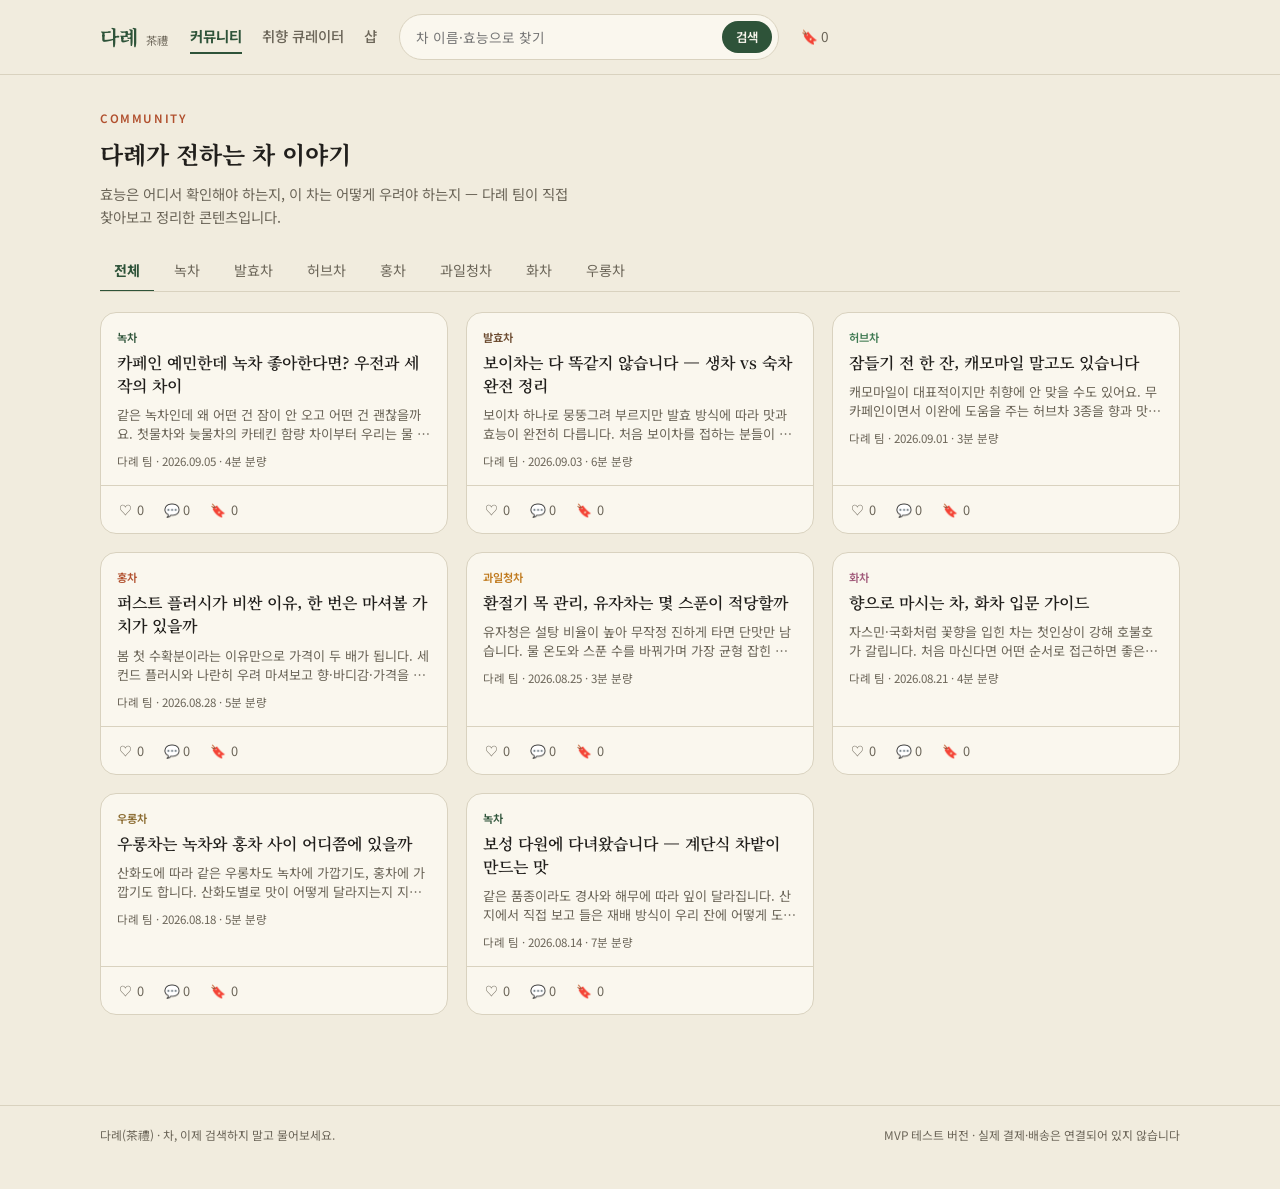
==== community.html @ ceab982a "커뮤니티·취향 큐레이터·샵을 개별 페이지로 분리하고 홈을 오늘의집형으로 재구성 - community.html / curator.html / shop.html 신설. 홈은 각 섹션의" ====
<!DOCTYPE html>
<html lang="ko">
<head>
<meta charset="UTF-8">
<meta name="viewport" content="width=device-width, initial-scale=1.0">
<title>커뮤니티 — 다례(茶禮)</title>
<meta name="description" content="다례 팀이 직접 쓰는 차 효능·정보·리뷰 콘텐츠.">
<link rel="preconnect" href="https://fonts.googleapis.com">
<link rel="preconnect" href="https://fonts.gstatic.com" crossorigin>
<link href="https://fonts.googleapis.com/css2?family=Noto+Serif+KR:wght@500;600;700&family=Noto+Sans+KR:wght@400;500;600;700&display=swap" rel="stylesheet">
<link rel="stylesheet" href="css/style.css">
</head>
<body data-page="community">

<main>
  <div class="page">
    <div class="page-head">
      <p class="eyebrow">Community</p>
      <h1>다례가 전하는 차 이야기</h1>
      <p>효능은 어디서 확인해야 하는지, 이 차는 어떻게 우려야 하는지 — 다례 팀이 직접 찾아보고 정리한 콘텐츠입니다.</p>
    </div>

    <nav class="subnav" id="post-tabs" aria-label="카테고리"></nav>
    <div class="post-grid" id="post-grid"></div>
  </div>
</main>

<script src="js/data.js"></script>
<script src="js/common.js"></script>
<script src="js/layout.js"></script>
<script src="js/community.js"></script>
</body>
</html>
---- css/style.css ----
:root{
  --ink:#211f1c;
  --muted:#6b6558;
  --paper:#f1ecde;
  --paper-raised:#faf7ee;
  --line:#d9d2bf;
  --brand:#2e5339;
  --brand-light:#e4ece3;
  --brand-dark:#1c3a27;
  --clay:#b1502e;
  --clay-light:#f3e2d8;
  --shadow: 0 1px 2px rgba(33,31,28,.06), 0 8px 24px rgba(33,31,28,.06);
  --radius: 16px;
  --page-max: 1120px;
}
@media (prefers-color-scheme: dark){
  :root:not([data-theme="light"]){
    --ink:#ede8da;
    --muted:#a9a48f;
    --paper:#1b1d18;
    --paper-raised:#24261f;
    --line:#3a3b32;
    --brand:#8fb497;
    --brand-light:#26312a;
    --brand-dark:#c4dcc9;
    --clay:#e08659;
    --clay-light:#3a2a22;
    --shadow: 0 1px 2px rgba(0,0,0,.3), 0 8px 24px rgba(0,0,0,.35);
  }
}
:root[data-theme="dark"]{
  --ink:#ede8da; --muted:#a9a48f; --paper:#1b1d18; --paper-raised:#24261f;
  --line:#3a3b32; --brand:#8fb497; --brand-light:#26312a; --brand-dark:#c4dcc9;
  --clay:#e08659; --clay-light:#3a2a22;
  --shadow: 0 1px 2px rgba(0,0,0,.3), 0 8px 24px rgba(0,0,0,.35);
}

*{ box-sizing:border-box; }
body{
  margin:0; background:var(--paper); color:var(--ink);
  font-family:'Noto Sans KR', system-ui, sans-serif; line-height:1.6;
  -webkit-font-smoothing:antialiased;
}
h1,h2,h3{ font-family:'Noto Serif KR', serif; text-wrap:balance; margin:0; }
a{ color:inherit; text-decoration:none; }
button{ font-family:inherit; }
img{ max-width:100%; }
[hidden]{ display:none !important; }
:focus-visible{ outline:2px solid var(--brand); outline-offset:2px; }

.wrap{ max-width:var(--page-max); margin:0 auto; padding:0 20px; }

/* ---- header ---- */
header.top{
  position:sticky; top:0; z-index:30;
  background:color-mix(in srgb, var(--paper) 92%, transparent);
  backdrop-filter: blur(8px);
  border-bottom:1px solid var(--line);
}
.top-row{
  max-width:var(--page-max); margin:0 auto;
  display:flex; align-items:center; gap:22px; padding:14px 20px;
}
.brand{ display:flex; align-items:baseline; gap:7px; flex:none; }
.brand .mark{ font-family:'Noto Serif KR',serif; font-weight:700; font-size:1.25rem; color:var(--brand); letter-spacing:.02em; }
.brand .hanja{ font-size:.7rem; color:var(--muted); }
.main-nav{ display:flex; gap:20px; flex:none; }
.main-nav a{ font-size:.9rem; font-weight:500; color:var(--muted); padding:4px 0; border-bottom:2px solid transparent; }
.main-nav a:hover{ color:var(--brand); }
.main-nav a.is-active{ color:var(--brand); font-weight:700; border-bottom-color:var(--brand); }

.search{ flex:1; display:flex; align-items:center; gap:6px; max-width:380px;
  background:var(--paper-raised); border:1px solid var(--line); border-radius:999px; padding:6px 6px 6px 16px; }
.search input{
  flex:1; min-width:0; border:none; background:none; color:var(--ink);
  font-family:inherit; font-size:.85rem; padding:4px 0;
}
.search input:focus{ outline:none; }
.search button{
  flex:none; border:none; background:var(--brand); color:var(--paper-raised);
  border-radius:999px; padding:7px 14px; font-size:.78rem; font-weight:600; cursor:pointer;
}
.scrap-link{ flex:none; font-size:.85rem; color:var(--muted); font-variant-numeric:tabular-nums; }
.scrap-link:hover{ color:var(--clay); }

@media (max-width:900px){
  .top-row{ flex-wrap:wrap; gap:12px 18px; padding:12px 16px; }
  .search{ order:3; max-width:none; flex-basis:100%; }
  .main-nav{ flex:1; gap:16px; }
  .main-nav a{ font-size:.85rem; }
}

/* ---- page shell ---- */
main{ display:block; }
.page{ max-width:var(--page-max); margin:0 auto; padding:26px 20px 70px; }
.page-head{ margin-bottom:22px; }
.page-head .eyebrow{ font-size:.72rem; letter-spacing:.14em; text-transform:uppercase; color:var(--clay); font-weight:600; }
.page-head h1{ font-size:1.5rem; margin-top:8px; }
.page-head p{ color:var(--muted); font-size:.9rem; margin:8px 0 0; max-width:60ch; }

.section{ margin-top:44px; }
.section:first-child{ margin-top:0; }
.section-head{ display:flex; align-items:baseline; justify-content:space-between; gap:12px; margin-bottom:16px; }
.section-head h2{ font-size:1.2rem; }
.section-sub{ font-size:.78rem; color:var(--muted); margin:4px 0 0; }
.more-link{ font-size:.82rem; color:var(--muted); flex:none; }
.more-link:hover{ color:var(--brand); text-decoration:underline; }

/* ---- home hero ---- */
.hero-grid{ display:grid; grid-template-columns:2.1fr 1fr; gap:16px; }
@media (max-width:820px){ .hero-grid{ grid-template-columns:1fr; } }

.feature-card{
  position:relative; overflow:hidden; border-radius:20px; min-height:340px;
  display:flex; align-items:flex-end; color:#fff8f3; text-align:left;
  background: var(--accent, var(--brand));
  border:none; padding:0; cursor:pointer; width:100%; font-family:inherit;
}
.feature-card .feature-emoji{
  position:absolute; inset:0; display:flex; align-items:center; justify-content:center;
  font-size:4.5rem; opacity:.35;
}
.feature-card img{ position:absolute; inset:0; width:100%; height:100%; object-fit:cover; }
.feature-card .feature-scrim{
  position:absolute; inset:0;
  background:linear-gradient(to top, rgba(20,18,14,.78) 0%, rgba(20,18,14,.25) 45%, rgba(20,18,14,.05) 100%);
}
.feature-card .feature-text{ position:relative; padding:26px 24px; }
.feature-card .feature-cat{
  display:inline-block; font-size:.7rem; font-weight:600; letter-spacing:.04em;
  background:rgba(255,248,243,.2); border-radius:999px; padding:4px 10px; backdrop-filter:blur(4px);
}
.feature-card h2{ font-size:1.5rem; color:#fff8f3; margin-top:12px; line-height:1.35; }
.feature-card .feature-meta{ font-size:.76rem; opacity:.85; margin-top:10px; }
@media (max-width:520px){
  .feature-card{ min-height:260px; }
  .feature-card h2{ font-size:1.2rem; }
}

.promo-card{
  border-radius:20px; padding:26px 22px; background:var(--brand); color:var(--paper-raised);
  display:flex; flex-direction:column; justify-content:center; gap:10px; min-height:340px;
}
.promo-card .promo-eyebrow{ font-size:.7rem; letter-spacing:.12em; text-transform:uppercase; opacity:.75; }
.promo-card h2{ color:var(--paper-raised); font-size:1.25rem; line-height:1.4; }
.promo-card p{ font-size:.85rem; margin:0; color:color-mix(in srgb, var(--paper-raised) 80%, transparent); }
.promo-card .btn{ margin-top:6px; align-self:flex-start; }
.promo-card .promo-profile{
  font-size:.78rem; background:rgba(250,247,238,.14); border-radius:10px; padding:10px 12px;
}
@media (max-width:820px){ .promo-card{ min-height:0; } }

/* ---- shortcut row ---- */
.shortcut-row{
  display:flex; gap:8px; margin-top:22px; overflow-x:auto; padding-bottom:4px;
  scrollbar-width:none;
}
.shortcut-row::-webkit-scrollbar{ display:none; }
.shortcut{
  flex:none; width:78px; display:flex; flex-direction:column; align-items:center; gap:8px;
  font-size:.74rem; color:var(--muted); text-align:center;
}
.shortcut .sc-icon{
  width:54px; height:54px; border-radius:50%; display:flex; align-items:center; justify-content:center;
  font-size:1.4rem; background:var(--accent-light, var(--brand-light)); color:var(--accent, var(--brand));
  transition:transform .12s ease;
}
.shortcut:hover .sc-icon{ transform:translateY(-2px); }
.shortcut:hover{ color:var(--brand); }

/* ---- subnav (category tabs) ---- */
.subnav{
  display:flex; gap:6px; overflow-x:auto; scrollbar-width:none;
  border-bottom:1px solid var(--line); margin-bottom:20px;
}
.subnav::-webkit-scrollbar{ display:none; }
.subnav button{
  flex:none; background:none; border:none; cursor:pointer; color:var(--muted);
  font-size:.88rem; padding:10px 14px; border-bottom:2px solid transparent; margin-bottom:-1px;
}
.subnav button[aria-pressed="true"]{ color:var(--brand); font-weight:700; border-bottom-color:var(--brand); }

/* ---- community post cards ---- */
.post-grid{ display:grid; grid-template-columns:repeat(3,1fr); gap:18px; }
@media (max-width:860px){ .post-grid{ grid-template-columns:repeat(2,1fr); } }
@media (max-width:560px){ .post-grid{ grid-template-columns:1fr; } }

.post-card{
  background:var(--paper-raised); border:1px solid var(--line); border-radius:var(--radius);
  overflow:hidden; display:flex; flex-direction:column;
  transition:border-color .15s ease, box-shadow .15s ease;
}
.post-card:hover{ border-color:var(--brand); box-shadow:var(--shadow); }
.post-open{
  display:flex; flex-direction:column; text-align:left; background:none; border:none;
  padding:0; cursor:pointer; color:inherit; font-family:inherit; flex:1;
}
.post-thumb{
  position:relative; overflow:hidden; aspect-ratio:16/10; display:block;
  background:var(--accent-light, var(--brand-light)); color:var(--accent, var(--brand)); font-size:2rem;
}
.post-thumb .thumb-emoji{ position:absolute; inset:0; display:flex; align-items:center; justify-content:center; }
.post-thumb img{ position:absolute; inset:0; width:100%; height:100%; object-fit:cover; }
.post-body{ display:block; padding:16px 16px 4px; }
.post-cat{ display:block; font-size:.7rem; font-weight:600; color:var(--accent, var(--clay)); }
.post-title{
  display:-webkit-box; -webkit-line-clamp:2; -webkit-box-orient:vertical; overflow:hidden;
  font-family:'Noto Serif KR',serif; font-weight:600; font-size:1rem; margin-top:6px; line-height:1.45;
}
.post-summary{
  display:-webkit-box; -webkit-line-clamp:2; -webkit-box-orient:vertical; overflow:hidden;
  font-size:.82rem; color:var(--muted); margin-top:8px;
}
.post-meta{ display:block; font-size:.72rem; color:var(--muted); margin-top:10px; }
.post-proof{ display:flex; gap:16px; padding:12px 16px; margin-top:12px; border-top:1px solid var(--line); }
.proof-btn{
  background:none; border:none; color:var(--muted); font-size:.8rem; cursor:pointer;
  display:flex; align-items:center; gap:5px; padding:2px;
}
.proof-btn[aria-pressed="true"]{ color:var(--clay); font-weight:700; }
.proof-btn.static{ cursor:default; }

/* 홈에서 쓰는 가로형 리스트 변형 */
.post-list{ display:flex; flex-direction:column; gap:12px; }
.post-list .post-card{ flex-direction:column; }
.post-list .post-open{ flex-direction:row; gap:14px; align-items:stretch; }
.post-list .post-thumb{ flex:none; width:132px; aspect-ratio:1/1; }
.post-list .post-body{ padding:14px 16px 0 0; }
.post-list .post-proof{ margin-top:0; }
@media (max-width:520px){
  .post-list .post-thumb{ width:96px; }
}

/* ---- buttons ---- */
.btn{ border:none; border-radius:999px; padding:12px 24px; font-size:.88rem; font-weight:600; cursor:pointer;
  transition:transform .1s ease, opacity .15s ease; display:inline-block; text-align:center; }
.btn:active{ transform:scale(.97); }
.btn.primary{ background:var(--brand); color:var(--paper-raised); }
.btn.primary:disabled{ opacity:.4; cursor:not-allowed; }
.btn.ghost{ background:transparent; color:var(--muted); text-decoration:underline; padding:11px 4px; }
.btn.clay{ background:var(--clay); color:#fff8f3; }
.btn.light{ background:var(--paper-raised); color:var(--brand); }

/* ---- shop grid ---- */
.filter-row{ display:flex; flex-wrap:wrap; gap:8px; margin-bottom:18px; }
.filter-chip{
  border:1px solid var(--line); background:var(--paper-raised); color:var(--muted);
  border-radius:999px; padding:7px 14px; font-size:.8rem; cursor:pointer;
}
.filter-chip[aria-pressed="true"]{ background:var(--brand-light); border-color:var(--brand); color:var(--brand); font-weight:600; }

.shop-grid{ display:grid; grid-template-columns:repeat(4,1fr); gap:16px; }
@media (max-width:1000px){ .shop-grid{ grid-template-columns:repeat(3,1fr); } }
@media (max-width:760px){ .shop-grid{ grid-template-columns:repeat(2,1fr); } }
@media (max-width:420px){ .shop-grid{ grid-template-columns:1fr; } }
.shop-grid.cols-3{ grid-template-columns:repeat(3,1fr); }
@media (max-width:760px){ .shop-grid.cols-3{ grid-template-columns:repeat(2,1fr); } }
@media (max-width:420px){ .shop-grid.cols-3{ grid-template-columns:1fr; } }

.tea-card{
  background:var(--paper-raised); border:1px solid var(--line); border-radius:var(--radius);
  padding:0; cursor:pointer; text-align:left; display:flex; flex-direction:column; overflow:hidden;
  transition:border-color .15s ease, box-shadow .15s ease;
}
.tea-card:hover{ border-color:var(--brand); box-shadow:var(--shadow); }
.tea-thumb{
  aspect-ratio:1/1; display:flex; align-items:center; justify-content:center; font-size:2.4rem;
  background: var(--accent-light, var(--brand-light)); color: var(--accent, var(--brand));
  position:relative; overflow:hidden;
}
.tea-thumb .thumb-emoji{ position:absolute; inset:0; display:flex; align-items:center; justify-content:center; }
.tea-thumb img{ position:absolute; inset:0; width:100%; height:100%; object-fit:cover; }
.tea-thumb .match-badge{ position:absolute; top:8px; right:8px; z-index:1; }
.tea-body{ padding:14px; display:flex; flex-direction:column; gap:6px; }
.tea-card .name{ font-family:'Noto Serif KR',serif; font-weight:600; font-size:.96rem; }
.tea-card .origin{ font-size:.72rem; color:var(--muted); }
.tag-row{ display:flex; flex-wrap:wrap; gap:6px; margin-top:2px; }
.tag{ font-size:.68rem; border:1px solid var(--line); border-radius:6px; padding:2px 7px; color:var(--muted); }
.tea-price{ font-weight:700; font-size:.92rem; margin-top:2px; font-variant-numeric:tabular-nums; }
.tea-price .price-from{ font-weight:500; font-size:.78rem; color:var(--muted); }
.match-badge{
  flex:none; background:var(--brand-light); color:var(--brand); font-weight:700;
  font-size:.7rem; padding:4px 9px; border-radius:999px; font-variant-numeric:tabular-nums;
}
.empty-note{ padding:40px 0; text-align:center; color:var(--muted); font-size:.88rem; }

/* ---- curator page ---- */
.q-card{
  background:var(--paper-raised); border:1px solid var(--line); border-radius:20px;
  padding:28px 24px; box-shadow:var(--shadow); max-width:680px;
}
.q-step{ margin-top:26px; }
.q-step:first-of-type{ margin-top:0; }
.step-label{ font-size:.76rem; color:var(--muted); letter-spacing:.03em; }
.chip-grid{ display:flex; flex-wrap:wrap; gap:8px; margin-top:12px; }
.chip{
  border:1px solid var(--line); background:var(--paper); color:var(--ink);
  border-radius:999px; padding:10px 18px; font-size:.88rem; cursor:pointer; transition:all .15s ease;
}
.chip:hover{ border-color:var(--brand); }
.chip[aria-pressed="true"]{ background:var(--brand); border-color:var(--brand); color:var(--paper-raised); }
.q-foot{ display:flex; justify-content:space-between; align-items:center; margin-top:30px; gap:10px; flex-wrap:wrap; }

.result-head{
  display:flex; align-items:flex-start; justify-content:space-between; gap:14px; flex-wrap:wrap;
  background:var(--brand); color:var(--paper-raised); border-radius:20px; padding:24px 22px;
}
.result-head h2{ color:var(--paper-raised); font-size:1.25rem; }
.result-head .rh-sub{ font-size:.8rem; color:color-mix(in srgb, var(--paper-raised) 80%, transparent); margin-top:6px; }
.result-head .retake{
  background:rgba(250,247,238,.16); border:none; color:var(--paper-raised); font-size:.8rem;
  border-radius:999px; padding:9px 16px; cursor:pointer; flex:none;
}
.top-pick-row{ display:grid; grid-template-columns:repeat(3,1fr); gap:16px; margin-top:20px; }
@media (max-width:760px){ .top-pick-row{ grid-template-columns:1fr; } }

/* ---- product page ---- */
.wrap-product{ max-width:var(--page-max); margin:0 auto; padding:20px 20px 60px; }
.crumb{ font-size:.8rem; color:var(--muted); margin-bottom:18px; }
.crumb a:hover{ color:var(--brand); text-decoration:underline; }

.product-main{ display:grid; grid-template-columns:1fr 1fr; gap:44px; align-items:start; }
@media (max-width:800px){ .product-main{ grid-template-columns:1fr; gap:20px; } }

.gallery{ position:sticky; top:86px; }
@media (max-width:800px){ .gallery{ position:static; } }
.gallery-main{
  aspect-ratio:1/1; border-radius:var(--radius); overflow:hidden; position:relative;
  background: var(--accent-light, var(--brand-light)); color: var(--accent, var(--brand));
  display:flex; align-items:center; justify-content:center; font-size:4rem;
}
.gallery-main .thumb-emoji{ position:absolute; inset:0; display:flex; align-items:center; justify-content:center; }
.gallery-main img{ position:absolute; inset:0; width:100%; height:100%; object-fit:cover; }
.gallery-thumbs{ display:flex; gap:10px; margin-top:10px; }
.gallery-thumb{
  width:64px; height:64px; border-radius:10px; overflow:hidden; position:relative; padding:0;
  border:2px solid transparent; cursor:pointer; flex:none;
  background: var(--accent-light, var(--brand-light)); color: var(--accent, var(--brand));
  display:flex; align-items:center; justify-content:center; font-size:1.4rem;
}
.gallery-thumb[aria-pressed="true"]{ border-color:var(--brand); }
.gallery-thumb .thumb-emoji{ position:absolute; inset:0; display:flex; align-items:center; justify-content:center; }
.gallery-thumb img{ position:absolute; inset:0; width:100%; height:100%; object-fit:cover; }

.buy-panel .buy-brand{ font-size:.8rem; color:var(--muted); }
.buy-panel .buy-title{ font-size:1.5rem; margin-top:6px; }
.buy-panel .buy-origin{ font-size:.84rem; color:var(--muted); margin-top:6px; }
.buy-panel .buy-match{ margin-top:12px; }
.buy-panel .buy-effect{
  font-size:.9rem; margin-top:16px; padding:12px 14px; background:var(--brand-light);
  border-radius:10px; color:var(--ink);
}
.option-block{ margin-top:22px; padding-top:20px; border-top:1px solid var(--line); }
.option-label{ display:block; font-size:.78rem; color:var(--muted); margin-bottom:8px; }
.option-select{
  width:100%; appearance:none; font-family:inherit; font-size:.9rem; color:var(--ink);
  background:var(--paper-raised); border:1px solid var(--line); border-radius:12px;
  padding:13px 40px 13px 16px; cursor:pointer;
  background-image:linear-gradient(45deg, transparent 50%, currentColor 50%), linear-gradient(135deg, currentColor 50%, transparent 50%);
  background-position:calc(100% - 20px) calc(50% + 2px), calc(100% - 15px) calc(50% + 2px);
  background-size:5px 5px, 5px 5px;
  background-repeat:no-repeat;
}
.buy-price-row{ display:flex; align-items:baseline; gap:10px; margin-top:16px; }
.buy-price{ font-family:'Noto Serif KR',serif; font-size:1.7rem; font-weight:700; font-variant-numeric:tabular-nums; }
.buy-weight{ font-size:.86rem; color:var(--muted); }
.buy-cta-row{ display:flex; gap:10px; margin-top:22px; }
.buy-cta-row .btn.clay{ flex:1; }
.scrap-toggle{
  border:1px solid var(--line); background:var(--paper-raised); color:var(--muted);
  border-radius:999px; padding:12px 18px; font-size:.88rem; cursor:pointer; flex:none;
}
.scrap-toggle[aria-pressed="true"]{ border-color:var(--clay); color:var(--clay); font-weight:700; }

.sticky-buy-bar{ display:none; }
@media (max-width:640px){
  .sticky-buy-bar{
    display:flex; gap:10px; position:fixed; left:0; right:0; bottom:0; z-index:40;
    padding:12px 16px calc(12px + env(safe-area-inset-bottom));
    background:var(--paper-raised); border-top:1px solid var(--line);
  }
  .sticky-buy-bar .btn.clay{ flex:1; }
  .buy-cta-row{ display:none; }
  .wrap-product{ padding-bottom:96px; }
}

.spec-section{ margin-top:52px; }
.spec-section h2{ font-size:1.1rem; margin-bottom:6px; }
.related-section{ margin-top:52px; }
.related-section h2{ font-size:1.1rem; margin-bottom:16px; }

.kv-table{ width:100%; border-collapse:collapse; margin-top:18px; font-size:.85rem; }
.kv-table tr{ border-top:1px solid var(--line); }
.kv-table tr:first-child{ border-top:none; }
.kv-table td{ padding:11px 0; vertical-align:top; }
.kv-table td:first-child{ color:var(--muted); width:96px; white-space:nowrap; }

.story{ margin-top:18px; font-size:.88rem; color:var(--ink); background:var(--brand-light); border-radius:12px; padding:16px 18px; }
.mvp-note{ font-size:.72rem; color:var(--muted); margin-top:10px; }

/* ---- toast ---- */
.toast{
  position:fixed; left:50%; bottom:26px; transform:translateX(-50%);
  background:var(--brand); color:var(--paper-raised); padding:10px 18px; border-radius:999px;
  font-size:.82rem; box-shadow:var(--shadow); z-index:80; opacity:0; pointer-events:none;
  transition:opacity .2s ease, transform .2s ease;
}
.toast.show{ opacity:1; transform:translateX(-50%) translateY(-6px); }

/* ---- footer ---- */
footer.foot{ border-top:1px solid var(--line); margin-top:20px; padding:20px 0 44px; }
.foot-row{ display:flex; justify-content:space-between; flex-wrap:wrap; gap:8px; font-size:.74rem; color:var(--muted); }
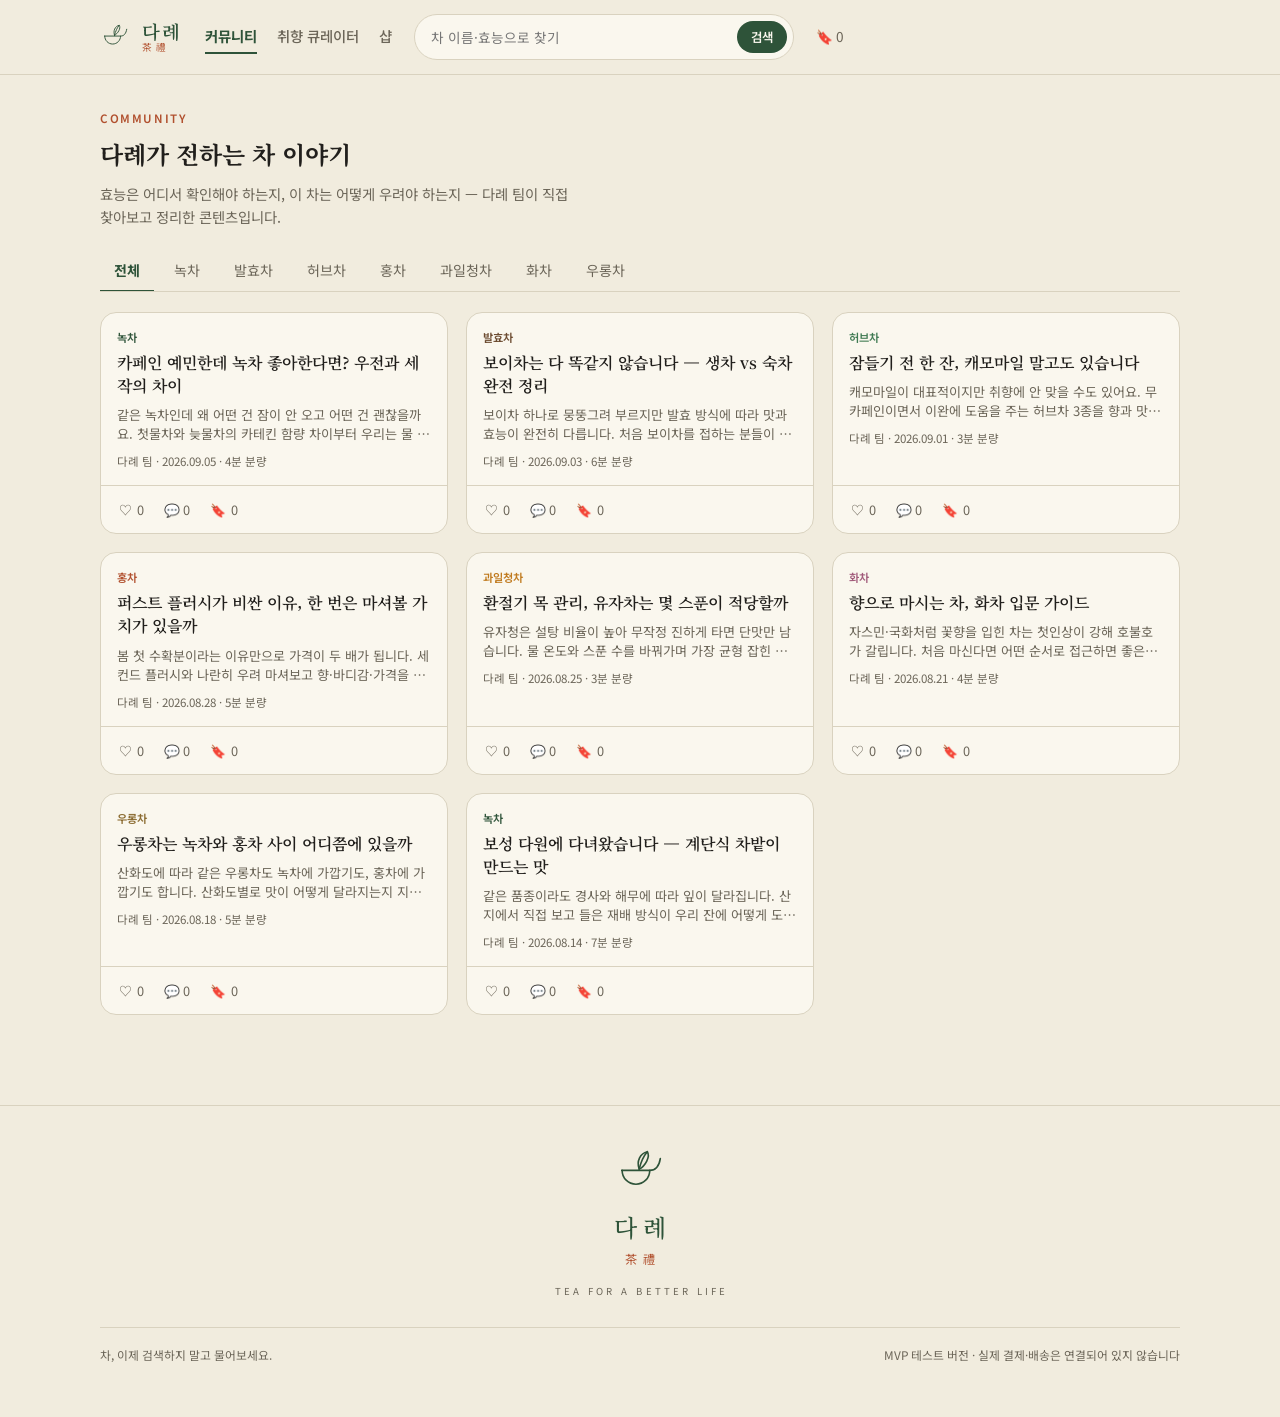
==== commit ab27eb45: "브랜드 로고(Concept 1) 적용 — 찻잔·찻잎 심볼과 워드마크 조판 - 찻잔에서 찻잎이 올라오는 Concept 1 심볼을 SVG로 제작(assets/logo.svg).   c" ====
--- a/community.html
+++ b/community.html
@@ -5,6 +5,8 @@
 <meta name="viewport" content="width=device-width, initial-scale=1.0">
 <title>커뮤니티 — 다례(茶禮)</title>
 <meta name="description" content="다례 팀이 직접 쓰는 차 효능·정보·리뷰 콘텐츠.">
+<link rel="icon" href="favicon.svg" type="image/svg+xml">
+<link rel="apple-touch-icon" href="favicon.svg">
 <link rel="preconnect" href="https://fonts.googleapis.com">
 <link rel="preconnect" href="https://fonts.gstatic.com" crossorigin>
 <link href="https://fonts.googleapis.com/css2?family=Noto+Serif+KR:wght@500;600;700&family=Noto+Sans+KR:wght@400;500;600;700&display=swap" rel="stylesheet">
--- a/css/style.css
+++ b/css/style.css
@@ -61,9 +61,12 @@
   max-width:var(--page-max); margin:0 auto;
   display:flex; align-items:center; gap:22px; padding:14px 20px;
 }
-.brand{ display:flex; align-items:baseline; gap:7px; flex:none; }
-.brand .mark{ font-family:'Noto Serif KR',serif; font-weight:700; font-size:1.25rem; color:var(--brand); letter-spacing:.02em; }
-.brand .hanja{ font-size:.7rem; color:var(--muted); }
+.brand{ display:flex; align-items:center; gap:9px; flex:none; color:var(--brand); }
+.logo-mark{ width:1em; height:1em; display:block; }
+.brand .logo-mark{ width:30px; height:30px; flex:none; }
+.brand-type{ display:flex; flex-direction:column; line-height:1.05; }
+.brand-ko{ font-family:'Noto Serif KR',serif; font-weight:600; font-size:1.15rem; color:var(--brand); letter-spacing:.14em; text-indent:.14em; }
+.brand-hanja{ font-size:.6rem; color:var(--clay); letter-spacing:.34em; text-indent:.34em; }
 .main-nav{ display:flex; gap:20px; flex:none; }
 .main-nav a{ font-size:.9rem; font-weight:500; color:var(--muted); padding:4px 0; border-bottom:2px solid transparent; }
 .main-nav a:hover{ color:var(--brand); }
@@ -408,5 +411,13 @@
 .toast.show{ opacity:1; transform:translateX(-50%) translateY(-6px); }
 
 /* ---- footer ---- */
-footer.foot{ border-top:1px solid var(--line); margin-top:20px; padding:20px 0 44px; }
-.foot-row{ display:flex; justify-content:space-between; flex-wrap:wrap; gap:8px; font-size:.74rem; color:var(--muted); }
+footer.foot{ border-top:1px solid var(--line); margin-top:20px; padding:40px 0 52px; }
+.foot-lockup{ text-align:center; color:var(--brand); padding-bottom:28px; }
+.foot-lockup .logo-mark{ width:52px; height:52px; margin:0 auto; }
+.foot-lockup .brand-ko{ font-size:1.5rem; font-weight:500; letter-spacing:.24em; text-indent:.24em; margin-top:10px; }
+.foot-lockup .brand-hanja{ font-size:.76rem; letter-spacing:.5em; text-indent:.5em; margin-top:4px; }
+.foot-tagline{ font-size:.6rem; letter-spacing:.32em; text-indent:.32em; color:var(--muted); margin-top:14px; }
+.foot-row{
+  display:flex; justify-content:space-between; flex-wrap:wrap; gap:8px;
+  font-size:.74rem; color:var(--muted); border-top:1px solid var(--line); padding-top:18px;
+}
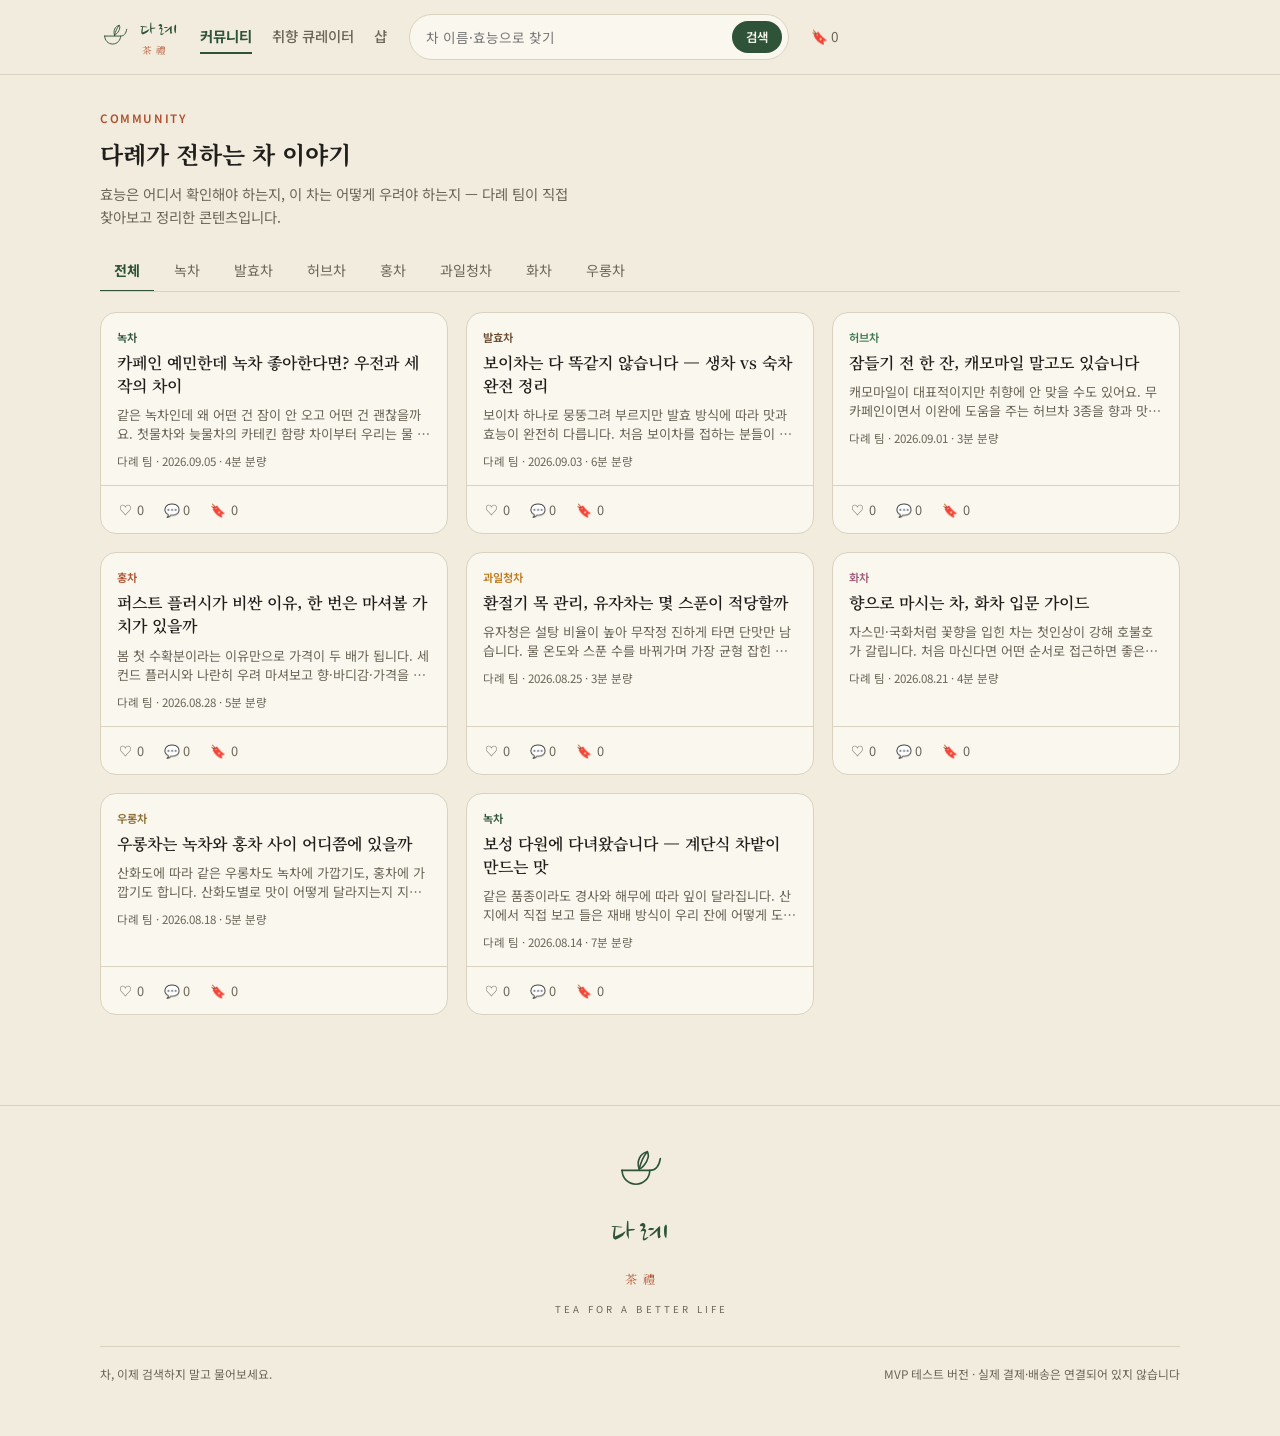
==== commit 9e973b2c: "워드마크 서체를 나눔손글씨 붓으로 변경 - 헤더·푸터의 다례 워드마크에 Nanum Brush Script 적용. 붓글씨 특성상 자간을   좁히고 크기를 키워 작은 크기에서도 획이 " ====
--- a/community.html
+++ b/community.html
@@ -9,7 +9,7 @@
 <link rel="apple-touch-icon" href="favicon.svg">
 <link rel="preconnect" href="https://fonts.googleapis.com">
 <link rel="preconnect" href="https://fonts.gstatic.com" crossorigin>
-<link href="https://fonts.googleapis.com/css2?family=Noto+Serif+KR:wght@500;600;700&family=Noto+Sans+KR:wght@400;500;600;700&display=swap" rel="stylesheet">
+<link href="https://fonts.googleapis.com/css2?family=Nanum+Brush+Script&family=Noto+Serif+KR:wght@500;600;700&family=Noto+Sans+KR:wght@400;500;600;700&display=swap" rel="stylesheet">
 <link rel="stylesheet" href="css/style.css">
 </head>
 <body data-page="community">
--- a/css/style.css
+++ b/css/style.css
@@ -65,8 +65,9 @@
 .logo-mark{ width:1em; height:1em; display:block; }
 .brand .logo-mark{ width:30px; height:30px; flex:none; }
 .brand-type{ display:flex; flex-direction:column; line-height:1.05; }
-.brand-ko{ font-family:'Noto Serif KR',serif; font-weight:600; font-size:1.15rem; color:var(--brand); letter-spacing:.14em; text-indent:.14em; }
-.brand-hanja{ font-size:.6rem; color:var(--clay); letter-spacing:.34em; text-indent:.34em; }
+/* 워드마크는 나눔손글씨 붓. 한자는 이 서체에 없어 본명조로 고정한다. */
+.brand-ko{ font-family:'Nanum Brush Script', 'Noto Serif KR', serif; font-weight:400; font-size:1.5rem; color:var(--brand); letter-spacing:.06em; text-indent:.06em; }
+.brand-hanja{ font-family:'Noto Serif KR',serif; font-size:.6rem; color:var(--clay); letter-spacing:.34em; text-indent:.34em; }
 .main-nav{ display:flex; gap:20px; flex:none; }
 .main-nav a{ font-size:.9rem; font-weight:500; color:var(--muted); padding:4px 0; border-bottom:2px solid transparent; }
 .main-nav a:hover{ color:var(--brand); }
@@ -414,7 +415,7 @@
 footer.foot{ border-top:1px solid var(--line); margin-top:20px; padding:40px 0 52px; }
 .foot-lockup{ text-align:center; color:var(--brand); padding-bottom:28px; }
 .foot-lockup .logo-mark{ width:52px; height:52px; margin:0 auto; }
-.foot-lockup .brand-ko{ font-size:1.5rem; font-weight:500; letter-spacing:.24em; text-indent:.24em; margin-top:10px; }
+.foot-lockup .brand-ko{ font-size:2.3rem; letter-spacing:.1em; text-indent:.1em; margin-top:8px; }
 .foot-lockup .brand-hanja{ font-size:.76rem; letter-spacing:.5em; text-indent:.5em; margin-top:4px; }
 .foot-tagline{ font-size:.6rem; letter-spacing:.32em; text-indent:.32em; color:var(--muted); margin-top:14px; }
 .foot-row{
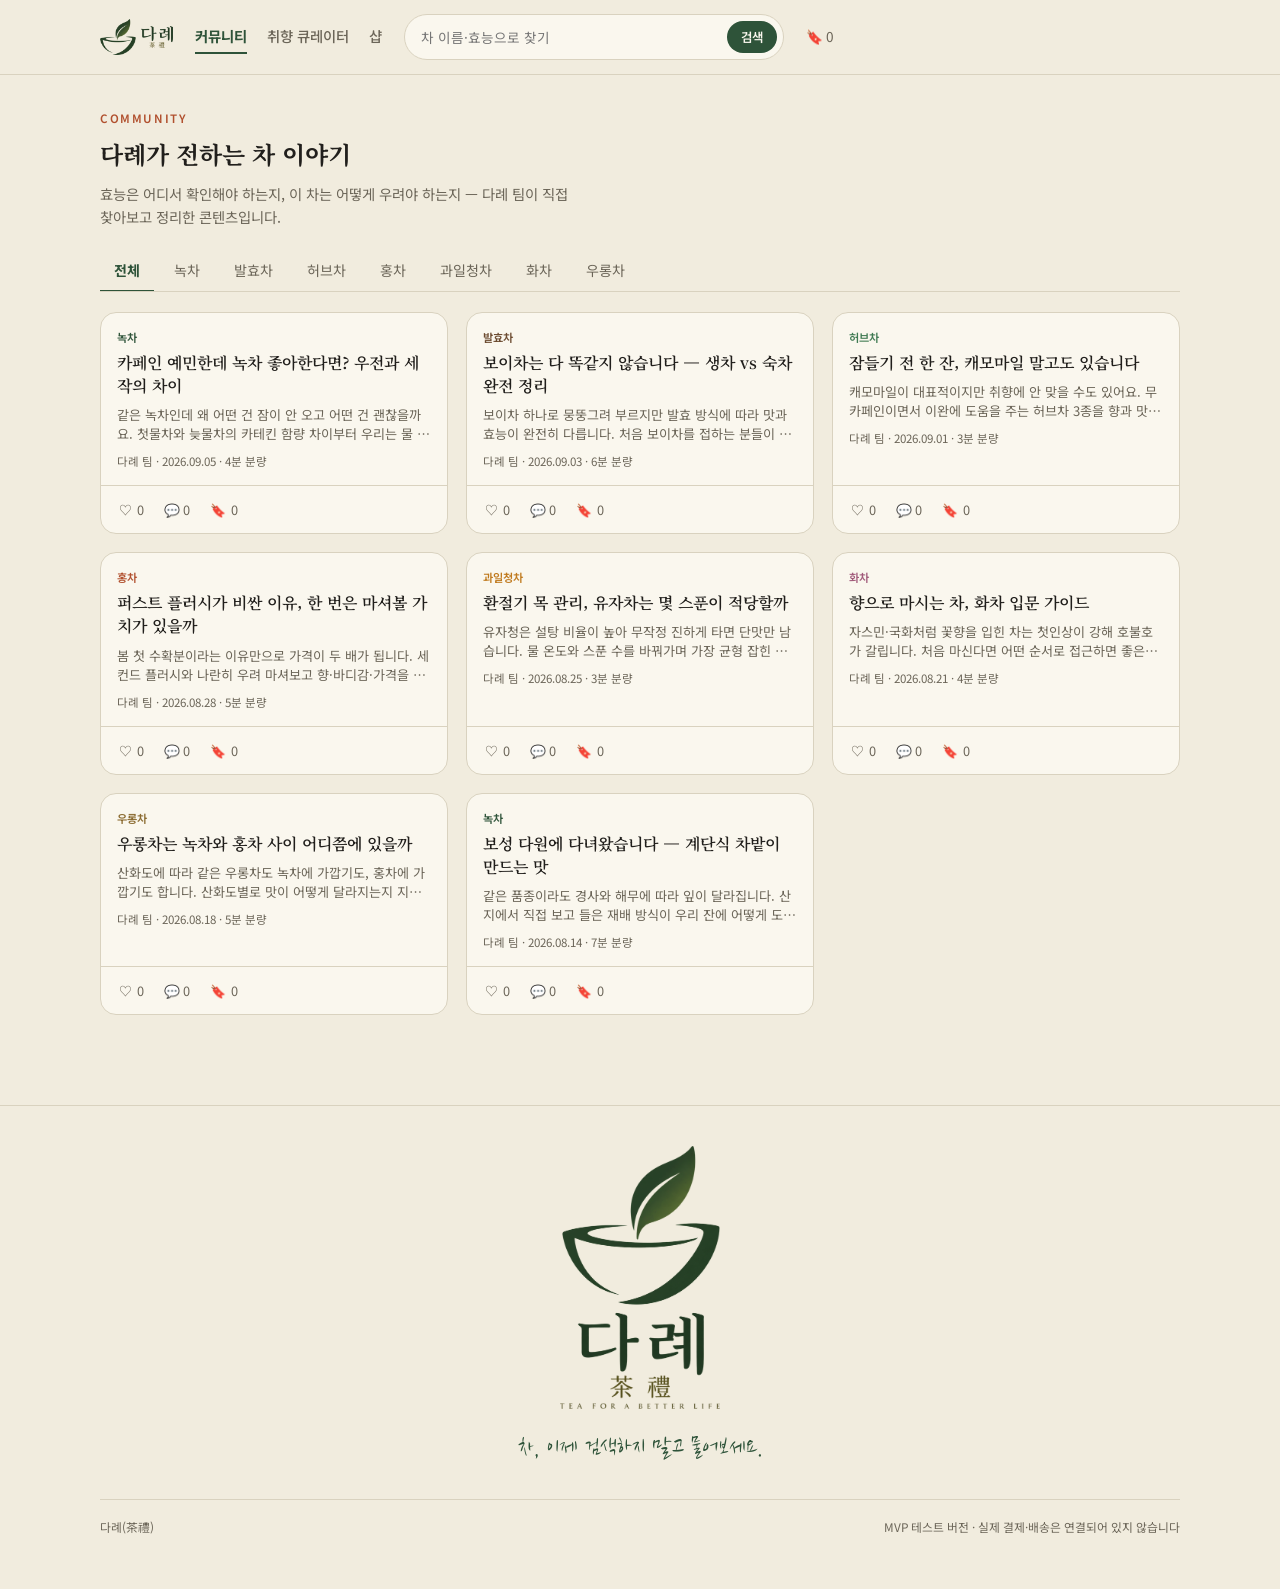
==== commit a4f4c0eb: "로고를 전달받은 이미지로 교체 - 올려주신 다례로고.png(투명 배경)를 원본으로 assets/logo-original.png 보관 - 심볼·워드마크를 잘라 헤더용 가로 락업(lo" ====
--- a/community.html
+++ b/community.html
@@ -5,8 +5,8 @@
 <meta name="viewport" content="width=device-width, initial-scale=1.0">
 <title>커뮤니티 — 다례(茶禮)</title>
 <meta name="description" content="다례 팀이 직접 쓰는 차 효능·정보·리뷰 콘텐츠.">
-<link rel="icon" href="favicon.svg" type="image/svg+xml">
-<link rel="apple-touch-icon" href="favicon.svg">
+<link rel="icon" href="favicon.png" type="image/png">
+<link rel="apple-touch-icon" href="favicon.png">
 <link rel="preconnect" href="https://fonts.googleapis.com">
 <link rel="preconnect" href="https://fonts.gstatic.com" crossorigin>
 <link href="https://fonts.googleapis.com/css2?family=Nanum+Brush+Script&family=Noto+Serif+KR:wght@500;600;700&family=Noto+Sans+KR:wght@400;500;600;700&display=swap" rel="stylesheet">
--- a/css/style.css
+++ b/css/style.css
@@ -61,13 +61,18 @@
   max-width:var(--page-max); margin:0 auto;
   display:flex; align-items:center; gap:22px; padding:14px 20px;
 }
-.brand{ display:flex; align-items:center; gap:9px; flex:none; color:var(--brand); }
-.logo-mark{ width:1em; height:1em; display:block; }
-.brand .logo-mark{ width:30px; height:30px; flex:none; }
-.brand-type{ display:flex; flex-direction:column; line-height:1.05; }
-/* 워드마크는 나눔손글씨 붓. 한자는 이 서체에 없어 본명조로 고정한다. */
-.brand-ko{ font-family:'Nanum Brush Script', 'Noto Serif KR', serif; font-weight:400; font-size:1.5rem; color:var(--brand); letter-spacing:.06em; text-indent:.06em; }
-.brand-hanja{ font-family:'Noto Serif KR',serif; font-size:.6rem; color:var(--clay); letter-spacing:.34em; text-indent:.34em; }
+/* 로고는 이미지 에셋. 밝은/어두운 배경용 두 벌을 테마에 맞춰 바꾼다. */
+.brand{ display:flex; align-items:center; flex:none; }
+.brand .logo-img{ height:36px; width:auto; }
+/* 표시 여부는 .light-only/.dark-only 가 단독으로 정한다 (다른 규칙이 display를 덮지 않도록) */
+.light-only{ display:block; }
+.dark-only{ display:none; }
+@media (prefers-color-scheme: dark){
+  :root:not([data-theme="light"]) .light-only{ display:none; }
+  :root:not([data-theme="light"]) .dark-only{ display:block; }
+}
+:root[data-theme="dark"] .light-only{ display:none; }
+:root[data-theme="dark"] .dark-only{ display:block; }
 .main-nav{ display:flex; gap:20px; flex:none; }
 .main-nav a{ font-size:.9rem; font-weight:500; color:var(--muted); padding:4px 0; border-bottom:2px solid transparent; }
 .main-nav a:hover{ color:var(--brand); }
@@ -413,12 +418,14 @@
 
 /* ---- footer ---- */
 footer.foot{ border-top:1px solid var(--line); margin-top:20px; padding:40px 0 52px; }
-.foot-lockup{ text-align:center; color:var(--brand); padding-bottom:28px; }
-.foot-lockup .logo-mark{ width:52px; height:52px; margin:0 auto; }
-.foot-lockup .brand-ko{ font-size:2.3rem; letter-spacing:.1em; text-indent:.1em; margin-top:8px; }
-.foot-lockup .brand-hanja{ font-size:.76rem; letter-spacing:.5em; text-indent:.5em; margin-top:4px; }
-.foot-tagline{ font-size:.6rem; letter-spacing:.32em; text-indent:.32em; color:var(--muted); margin-top:14px; }
+.foot-lockup img{ width:160px; height:auto; margin:0 auto; }
+/* 브랜드 서명 한 줄에만 나눔손글씨 붓을 쓴다 */
+.foot-signature{
+  font-family:'Nanum Brush Script', 'Noto Serif KR', serif;
+  font-size:1.5rem; color:var(--brand); text-align:center; margin:20px 0 0;
+}
 .foot-row{
   display:flex; justify-content:space-between; flex-wrap:wrap; gap:8px;
-  font-size:.74rem; color:var(--muted); border-top:1px solid var(--line); padding-top:18px;
-}
+  font-size:.74rem; color:var(--muted); border-top:1px solid var(--line);
+  padding-top:18px; margin-top:32px;
+}
